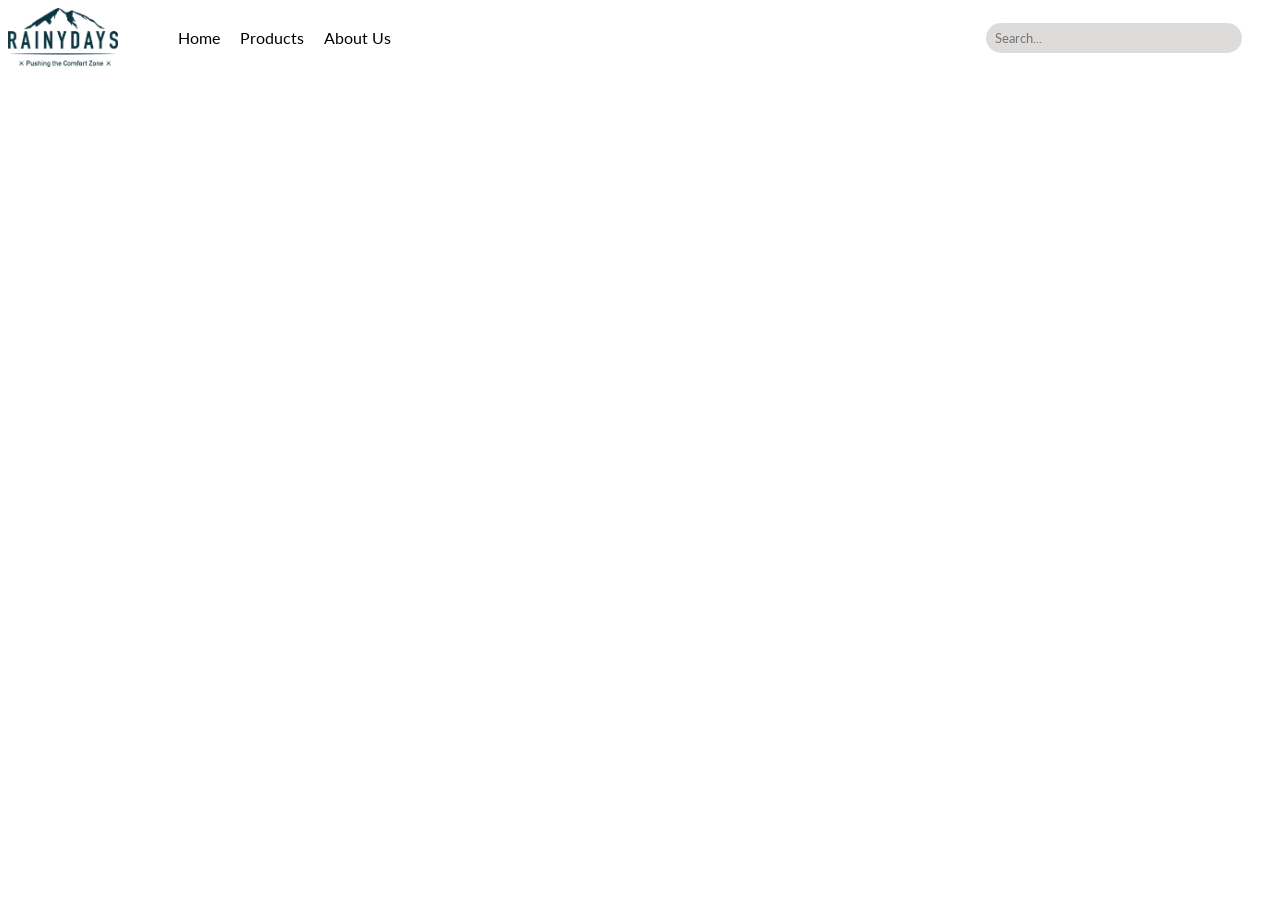
==== index.html @ f43aa032 "Header progress used flex to make elements in header align properly  used AI to style searchbar" ====
<!DOCTYPE html> 
<html lang="en">
<head>
    <meta charset="UTF-8">
    <meta name="viewport" content="width=device-width, initial-scale=1.0">
    <title>Rainy Days - Home</title>
    <link rel="stylesheet" href="css/styles.css">
    <link rel="preconnect" href="https://fonts.googleapis.com">
    <link rel="preconnect" href="https://fonts.gstatic.com" crossorigin>
    <link href="https://fonts.googleapis.com/css2?family=Lato:ital,wght@0,100;0,300;0,400;0,700;0,900;1,100;1,300;1,400;1,700;1,900&display=swap" rel="stylesheet">

</head>
<body>  
    <header>
        <div class="navigation_container">
        <img src="assets/RainyDays_Logo.png" alt="Rainy Days Logo" class="logo">
        <nav>
            <ul class="navigation_menu"> 
                <li><a href="index.html"> Home</a></li> 
                <li><a href="products.html"> Products</a></li>
                <li><a href="aboutus.html"> About Us</a></li>
            </ul>
        </nav>
        </div>
        <div class="profile_container_right">
        <form class="searchbar" action="search.html">
        <input type="text" id="name" name="searchbar" size="10" placeholder="Search..." /> 
        </form>
        <a class="Favorites_icon" <img src="assets/favorites_icon.svg"> </a>
        <a class="Profile_icon" <img src="assets/profile_icon.svg"> </a>
       
        </div>

    </header>
</body>
---- css/styles.css ----
*  {
    font-family: 'Lato', sans-serif;
   }
.logo {
    width: 110px;
}
header { 
    display: flex;
    align-items: center;
   
}

.navigation_container {
    display: flex;  
    flex-direction: row;   
    align-items: center;
    gap: 20px; 
/*     justify-content: space-between;
    align-items: center;
    width: 100%; */
}

.navigation_container a {
    text-decoration: none;
    color: #000;
    font-size: 16px;
    margin-right: 20px;
}

.navigation_container ul{
    display: flex;
    flex-direction: row;
    gap 15px;
}
.navigation_container li{
    list-style: none;

}

.navigation_container a:hover {
    color: #0A3642;
    text-decoration: none;
}

.profile_container_right {
    display:flex;
    flex-direction: row;
    gap: 15px;
    margin-left: auto;

}
.searchbar {
    width: 240px;
    height: 30px;
    margin-right: 0;
    padding: 0 7px 0 9px;
    border-radius: 16px;
    background: #dedcdb;
    display: flex;
    align-items: center;
}

.searchbar input {
    width: 100%;
    min-width: 0;
    padding: 0;
    border: 0;
    outline: 0;
    background: transparent;
    color: inherit;
    font: inherit;
    font-size: 13px;
}
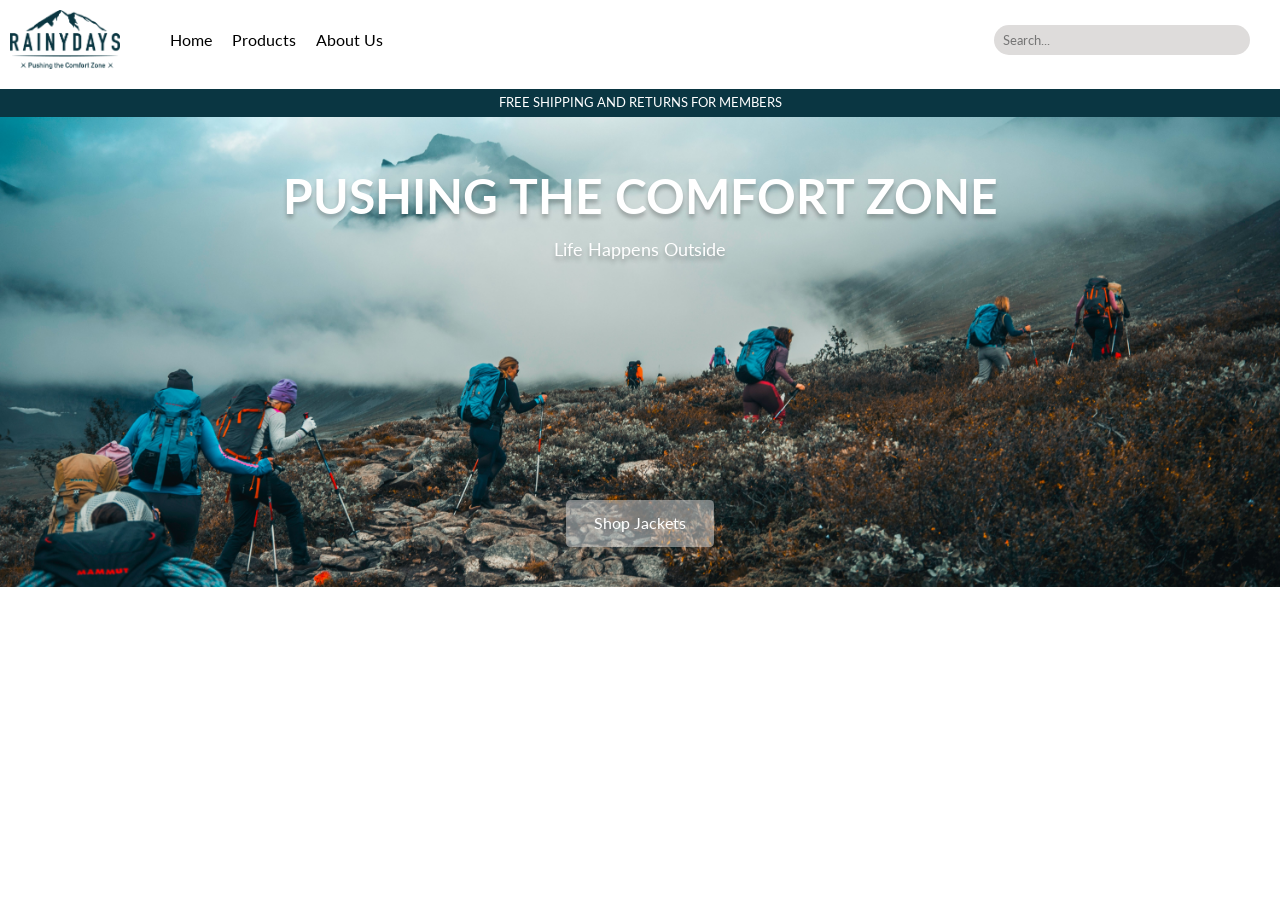
==== commit 665afdaf: "header, hero image and coming soon - added padding to logo - added spacing between logo and promo se" ====
--- a/index.html
+++ b/index.html
@@ -28,8 +28,17 @@
         </form>
         <a class="Favorites_icon" <img src="assets/favorites_icon.svg"> </a>
         <a class="Profile_icon" <img src="assets/profile_icon.svg"> </a>
-       
         </div>
-
     </header>
+    <section class="promo_banner">
+            <p>FREE SHIPPING AND RETURNS FOR MEMBERS</p>
+    </section>
+    <section class="hero">
+        <img src="assets/karl-hedin-MlOfRf86J2s-unsplash.jpg" alt="Hero image" />
+        <div class="hero_content">
+            <h1>PUSHING THE COMFORT ZONE</h1>
+            <p>Life Happens Outside</p>
+            <a href="products.html" class="shop_jackets_button">Shop Jackets</a>
+        </div>
+    </section>
 </body>
--- a/css/styles.css
+++ b/css/styles.css
@@ -1,73 +1,182 @@
- *  {
-    font-family: 'Lato', sans-serif;
-   }
-.logo {
-    width: 110px;
-}
-header { 
-    display: flex;
-    align-items: center;
-   
-}
+ * {
+     font-family: 'Lato', sans-serif;
+ }
 
-.navigation_container {
-    display: flex;  
-    flex-direction: row;   
-    align-items: center;
-    gap: 20px; 
-/*     justify-content: space-between;
+ body {
+     margin: 0;
+ }
+
+ .logo {
+     width: 110px;
+     cursor: pointer;
+     margin: 10px 0 10px 10px;
+ }
+
+ header {
+     display: flex;
+     flex-wrap: wrap;
+     align-items: center;
+ }
+
+ .navigation_container {
+     display: flex;
+     flex-direction: row;
+     align-items: center;
+     gap: 10px;
+     /*     justify-content: space-between;
     align-items: center;
     width: 100%; */
-}
+ }
 
-.navigation_container a {
-    text-decoration: none;
-    color: #000;
-    font-size: 16px;
-    margin-right: 20px;
-}
+ .navigation_container a {
+     text-decoration: none;
+     color: #000;
+     font-size: 16px;
+     margin-right: 10px;
+ }
 
-.navigation_container ul{
-    display: flex;
-    flex-direction: row;
-    gap 15px;
-}
-.navigation_container li{
-    list-style: none;
+ .navigation_container ul {
+     display: flex;
+     flex-direction: row;
+     gap: 10px;
+ }
 
-}
+ .navigation_container li {
+     list-style: none;
 
-.navigation_container a:hover {
-    color: #0A3642;
-    text-decoration: none;
-}
+ }
 
-.profile_container_right {
-    display:flex;
-    flex-direction: row;
-    gap: 15px;
-    margin-left: auto;
+ .navigation_container a:hover {
+     color: #0A3642;
+     text-decoration: none;
+ }
 
-}
-.searchbar {
-    width: 240px;
-    height: 30px;
-    margin-right: 0;
-    padding: 0 7px 0 9px;
-    border-radius: 16px;
-    background: #dedcdb;
-    display: flex;
-    align-items: center;
-}
+ .profile_container_right {
+     display: flex;
+     flex-direction: row;
+     gap: 15px;
+     margin-left: auto;
 
-.searchbar input {
-    width: 100%;
-    min-width: 0;
-    padding: 0;
-    border: 0;
-    outline: 0;
-    background: transparent;
-    color: inherit;
-    font: inherit;
-    font-size: 13px;
-}
+ }
+
+ .searchbar {
+     width: 240px;
+     height: 30px;
+     margin-right: 0;
+     padding: 0 7px 0 9px;
+     border-radius: 16px;
+     background: #dedcdb;
+     display: flex;
+     align-items: center;
+ }
+
+ .searchbar input {
+     width: 100%;
+     min-width: 0;
+     padding: 0;
+     border: 0;
+     outline: 0;
+     background: transparent;
+     color: inherit;
+     font: inherit;
+     font-size: 13px;
+ }
+
+ .promo_banner {
+     background-color: #0A3642;
+     color: #fff;
+     text-align: center;
+     padding: 4px 0;
+     font-size: 13px;
+     line-height: 1.5;
+     width: 100%;
+     margin-top: 10px;
+
+ }
+
+ .promo_banner p {
+     margin: 0;
+ }
+
+ .hero_content {
+     display: flex;
+     flex-direction: column;
+     align-items: center;
+     justify-content: center;
+     text-align: center;
+     margin-bottom: 0px;
+ }
+
+ .hero_content h1 {
+     color: #FFF;
+     text-shadow: 0 4px 4px rgba(0, 0, 0, 0.25);
+     font-family: Lato;
+     font-size: 48px;
+     font-style: normal;
+     font-weight: 700;
+     line-height: normal;
+     margin-top: 50px;
+     margin-bottom: 0px;
+
+ }
+
+ .hero {
+     position: relative;
+     height: 470px;
+ }
+
+ .hero img {
+     position: absolute;
+     inset: 0;
+     width: 100%;
+     height: 100%;
+     object-fit: cover;
+ }
+
+ .hero_content {
+     position: inherit;
+     z-index: 1;
+ }
+
+ .hero_content p {
+     color: #FFF;
+     text-shadow: 0 4px 4px rgba(0, 0, 0, 0.25);
+     font-family: Lato;
+     font-size: 18px;
+     font-style: normal;
+     font-weight: 400;
+     line-height: normal;
+     margin-top: 14px;
+     margin-bottom: 240px;
+ }
+
+ .shop_jackets_button {
+     display: flex;
+     width: 127.5px;
+     height: 30px;
+     padding: 8px 10px 9px 10px;
+     justify-content: center;
+     align-items: center;
+     gap: 5px;
+     border-radius: 4.466px;
+     background: rgba(217, 217, 217, 0.51);
+
+ }
+
+ .shop_jackets_button {
+     color: #FFF;
+     font-size: 14;
+     text-decoration: none;
+ }
+
+ /*coming soon page */
+
+ .coming_soon_bg {
+     background-color: #0A3642;
+ }
+
+ .coming_soon {
+     display: flex;
+     justify-content: center;
+     color: #FFF;
+ }
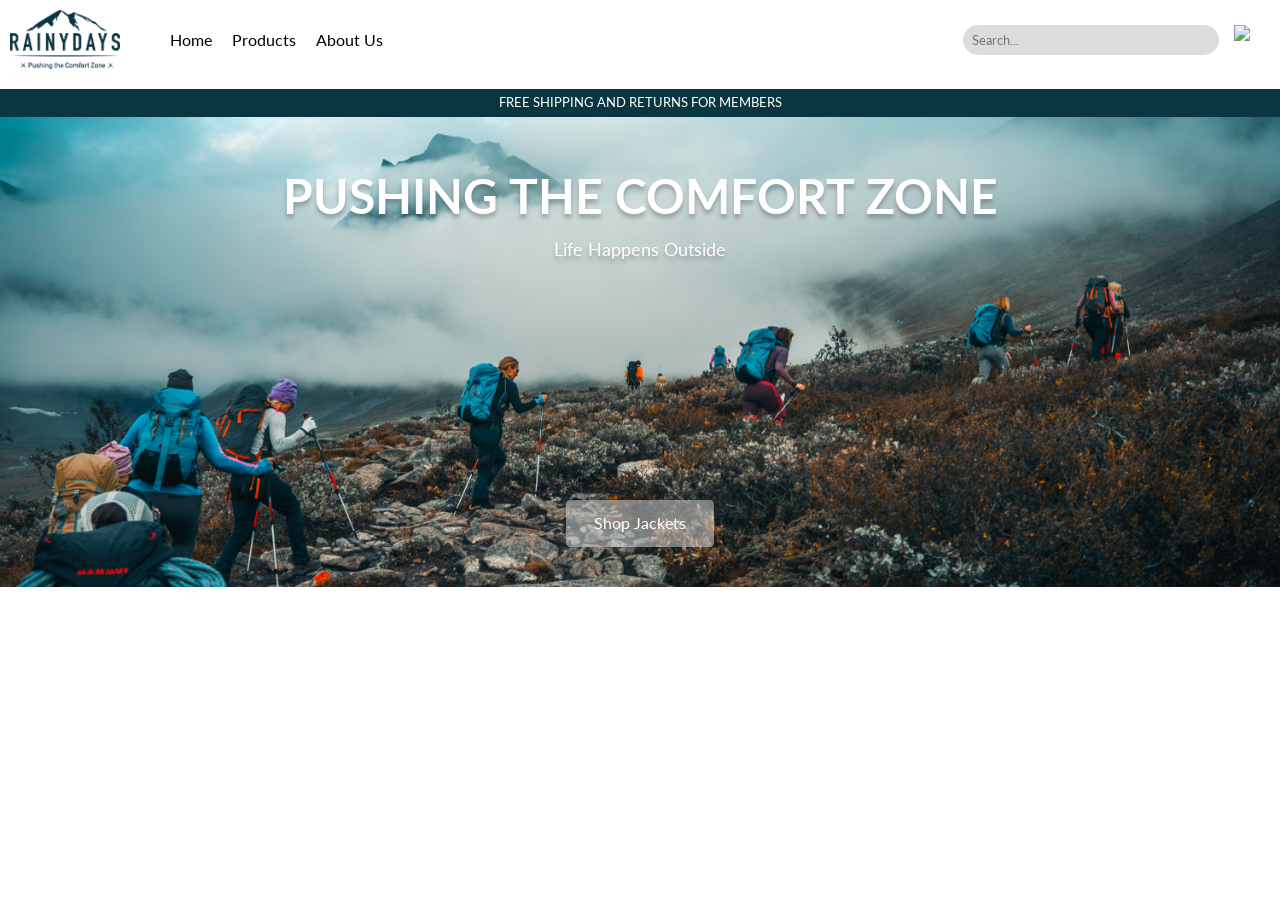
==== commit fda2538f: "added aria lables" ====
--- a/index.html
+++ b/index.html
@@ -1,5 +1,6 @@
-<!DOCTYPE html> 
+<!DOCTYPE html>
 <html lang="en">
+
 <head>
     <meta charset="UTF-8">
     <meta name="viewport" content="width=device-width, initial-scale=1.0">
@@ -7,38 +8,46 @@
     <link rel="stylesheet" href="css/styles.css">
     <link rel="preconnect" href="https://fonts.googleapis.com">
     <link rel="preconnect" href="https://fonts.gstatic.com" crossorigin>
-    <link href="https://fonts.googleapis.com/css2?family=Lato:ital,wght@0,100;0,300;0,400;0,700;0,900;1,100;1,300;1,400;1,700;1,900&display=swap" rel="stylesheet">
+    <link
+        href="https://fonts.googleapis.com/css2?family=Lato:ital,wght@0,100;0,300;0,400;0,700;0,900;1,100;1,300;1,400;1,700;1,900&display=swap"
+        rel="stylesheet">
+</head>
 
-</head>
-<body>  
+<body>
     <header>
         <div class="navigation_container">
-        <img src="assets/RainyDays_Logo.png" alt="Rainy Days Logo" class="logo">
-        <nav>
-            <ul class="navigation_menu"> 
-                <li><a href="index.html"> Home</a></li> 
-                <li><a href="products.html"> Products</a></li>
-                <li><a href="aboutus.html"> About Us</a></li>
-            </ul>
-        </nav>
+            <img src="assets/RainyDays_Logo.png" alt="Rainy Days Logo" class="logo" href>
+            <nav>
+                <ul class="navigation_menu">
+                    <li><a href="index.html"> Home</a></li>
+                    <li><a href="products.html"> Products</a></li>
+                    <li><a href="aboutus.html"> About Us</a></li>
+                </ul>
+            </nav>
         </div>
         <div class="profile_container_right">
-        <form class="searchbar" action="search.html">
-        <input type="text" id="name" name="searchbar" size="10" placeholder="Search..." /> 
-        </form>
-        <a class="Favorites_icon" <img src="assets/favorites_icon.svg"> </a>
-        <a class="Profile_icon" <img src="assets/profile_icon.svg"> </a>
+            <form class="searchbar" action="search.html">
+                <input type="text" id="name" name="searchbar" size="10" placeholder="Search..." />
+            </form>
+            <a class="Favorites_icon" aria-label="Favorites">
+                <img src="assets/favorites_icon.svg"></a>
+            <a class="Profile_icon" aria-label="Profile">
+                <img src="assets/profile_icon.svg" alt=""> </a>
+            <a class="Cart_icon" aria-label="cart">
+                <img= src="assets/cart_icon.svg" alt="">
+            </a>
         </div>
     </header>
     <section class="promo_banner">
-            <p>FREE SHIPPING AND RETURNS FOR MEMBERS</p>
+        <p>FREE SHIPPING AND RETURNS FOR MEMBERS</p>
     </section>
     <section class="hero">
-        <img src="assets/karl-hedin-MlOfRf86J2s-unsplash.jpg" alt="Hero image" />
+        <img src="assets/karl-hedin-MlOfRf86J2s-unsplash.jpg" alt="Hero image - people hiking on a mountain." />
         <div class="hero_content">
             <h1>PUSHING THE COMFORT ZONE</h1>
             <p>Life Happens Outside</p>
             <a href="products.html" class="shop_jackets_button">Shop Jackets</a>
         </div>
     </section>
-</body>
+
+</body>
--- a/css/styles.css
+++ b/css/styles.css
@@ -16,6 +16,7 @@
      display: flex;
      flex-wrap: wrap;
      align-items: center;
+     background-color: #FFF;
  }
 
  .navigation_container {
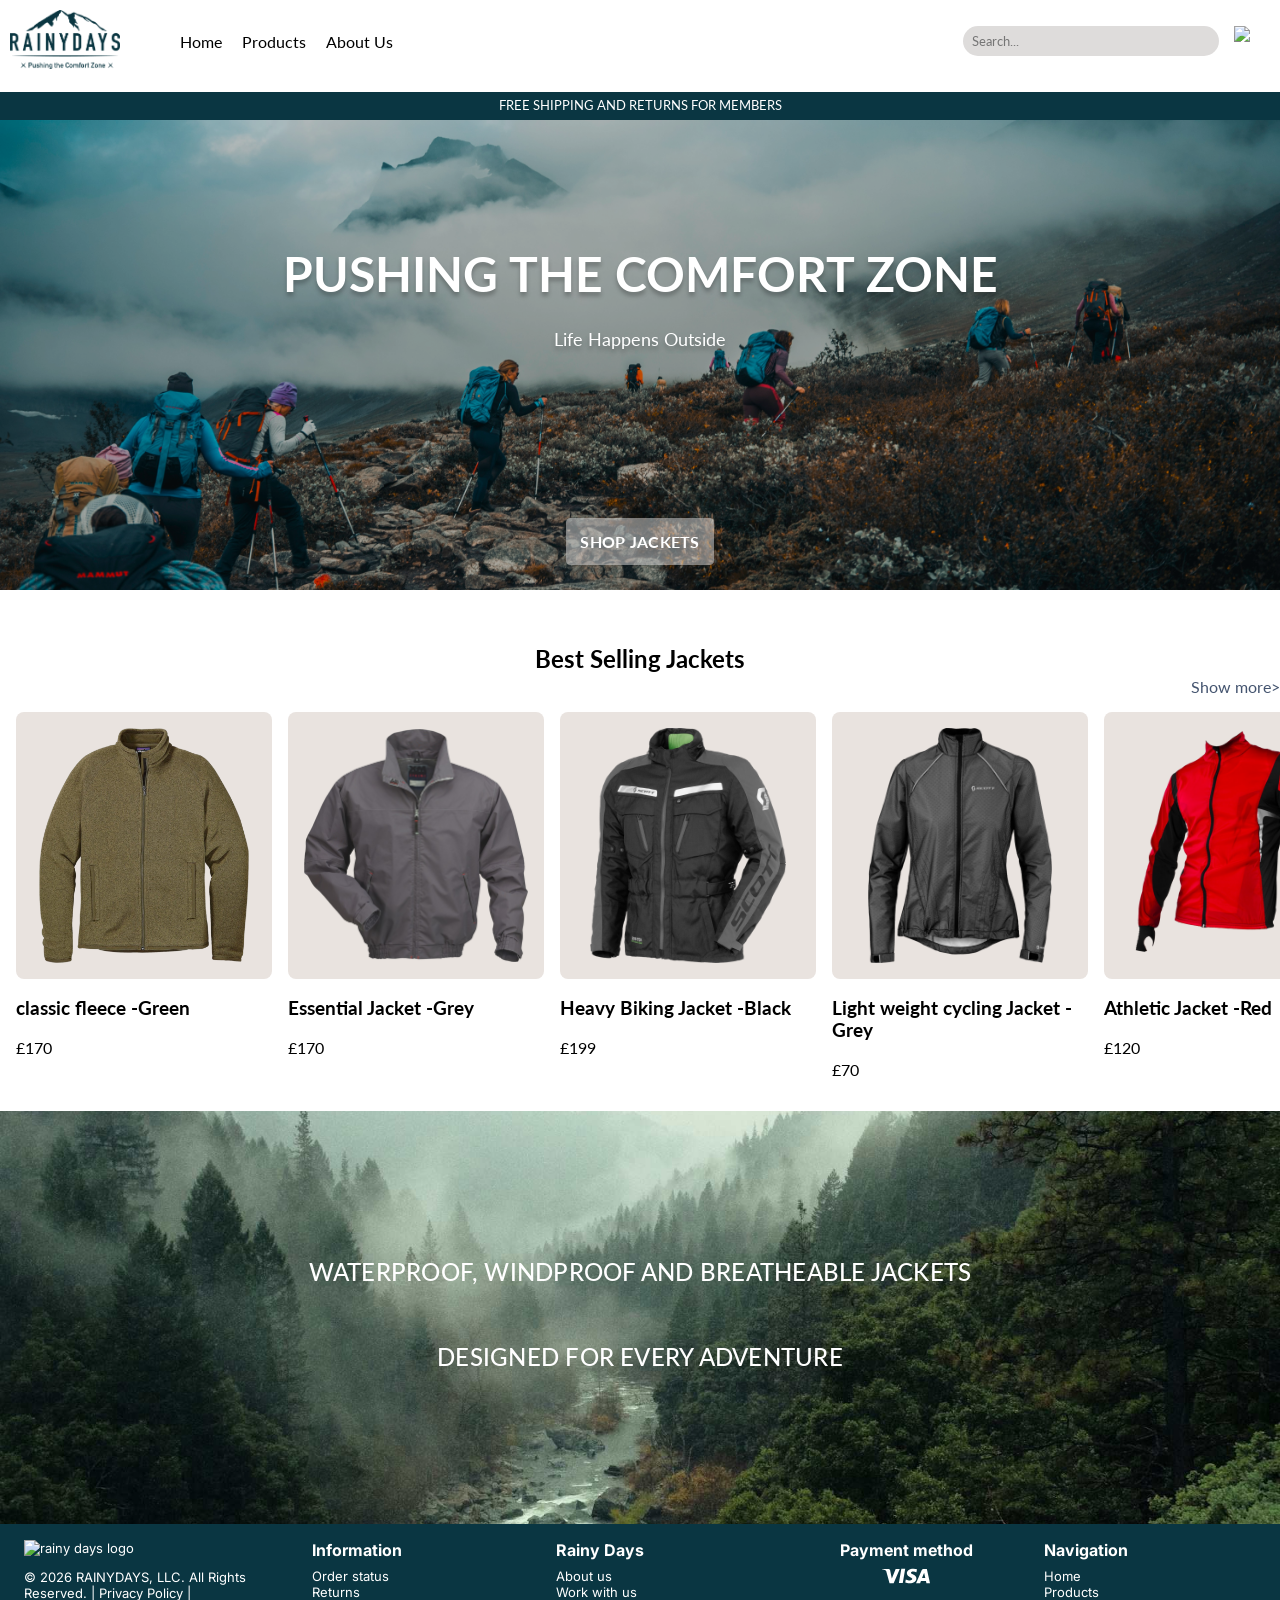
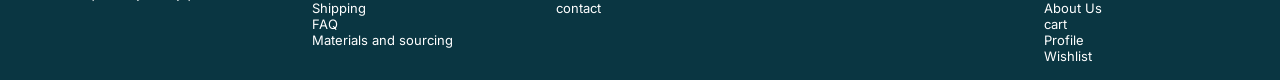
==== commit 147c1b19: "Product cards, footer and styling added product cards added footer testing transitions added ovrelay" ====
--- a/index.html
+++ b/index.html
@@ -1,6 +1,5 @@
 <!DOCTYPE html>
 <html lang="en">
-
 <head>
     <meta charset="UTF-8">
     <meta name="viewport" content="width=device-width, initial-scale=1.0">
@@ -11,17 +10,25 @@
     <link
         href="https://fonts.googleapis.com/css2?family=Lato:ital,wght@0,100;0,300;0,400;0,700;0,900;1,100;1,300;1,400;1,700;1,900&display=swap"
         rel="stylesheet">
+    <link rel="preconnect" href="https://fonts.googleapis.com">
+    <link rel="preconnect" href="https://fonts.gstatic.com" crossorigin>
+    <link
+        href="https://fonts.googleapis.com/css2?family=Inter:ital,opsz,wght@0,14..32,100..900;1,14..32,100..900&family=Roboto:ital,wght@0,100..900;1,100..900&display=swap"
+        rel="stylesheet">
 </head>
 
 <body>
+    <!--Header-->
     <header>
         <div class="navigation_container">
-            <img src="assets/RainyDays_Logo.png" alt="Rainy Days Logo" class="logo" href>
+            <a href="index.html">
+            <img src="assets/RainyDays_Logo.png" alt="Rainy Days Logo" class="logo">
+            </a>
             <nav>
                 <ul class="navigation_menu">
                     <li><a href="index.html"> Home</a></li>
                     <li><a href="products.html"> Products</a></li>
-                    <li><a href="aboutus.html"> About Us</a></li>
+                    <li><a href="comingsoon.html"> About Us</a></li>
                 </ul>
             </nav>
         </div>
@@ -29,25 +36,129 @@
             <form class="searchbar" action="search.html">
                 <input type="text" id="name" name="searchbar" size="10" placeholder="Search..." />
             </form>
-            <a class="Favorites_icon" aria-label="Favorites">
+            <a class="Favorites_icon" href="" aria-label="Favorites">
                 <img src="assets/favorites_icon.svg"></a>
-            <a class="Profile_icon" aria-label="Profile">
+            <a class="Profile_icon" href="" aria-label="Profile">
                 <img src="assets/profile_icon.svg" alt=""> </a>
-            <a class="Cart_icon" aria-label="cart">
-                <img= src="assets/cart_icon.svg" alt="">
+            <a class="Cart_icon" href="" aria-label="cart">
+                <img src="assets/cart_icon.svg" alt="">
             </a>
         </div>
     </header>
+    <main>
+    <!--Promo banner-->
     <section class="promo_banner">
         <p>FREE SHIPPING AND RETURNS FOR MEMBERS</p>
     </section>
+    <!--HERO SECTION-->
     <section class="hero">
         <img src="assets/karl-hedin-MlOfRf86J2s-unsplash.jpg" alt="Hero image - people hiking on a mountain." />
         <div class="hero_content">
             <h1>PUSHING THE COMFORT ZONE</h1>
             <p>Life Happens Outside</p>
-            <a href="products.html" class="shop_jackets_button">Shop Jackets</a>
+            <a href="products.html" class="shop_jackets_button">SHOP JACKETS</a>
         </div>
     </section>
+    <!--Product display-->
+    <section class="product_display">
+        <div class="display_header">
+            <h2>Best Selling Jackets</h2>
+            <a href=products.html class="show_more">Show more></a>
+        </div>
+        <!--Product grid-->
+            <ul class="product_display_grid">
+                <li class="product_card">
+                    <img src="assets/RainyDays_Jacket7.png" alt="Rainy Days classic Fleece Jacket">
+                    <h3>classic fleece <span class="Color">-Green</span></h3>
+                    <p>£170</p>
+                </li>
+                <li class="product_card">
+                <img src="assets/RainyDays_Jacket5.png" alt="essential jacket">
+                    <h3>Essential Jacket <span class="Color">-Grey</span></h3>
+                    <p>£170</p>
+                </li>
+                <li class="product_card">
+                    <img src="assets/RainyDays_Jacket6.png" alt="heavy biking jacket">
+                    <h3>Heavy Biking Jacket <span class="Color">-Black</span></h3>
+                    <p>£199</p>
+                </li>
+                <li class="product_card">
+                    <img src="assets/RainyDays_Jacket2.png" alt="light weight cycling jacket">
+                    <h3>Light weight cycling Jacket <span class="Color">-Grey</span></h3>
+                    <p>£70</p>
+                </li>
+                <li class="product_card">
+                    <img src="assets/RainyDays_Jacket3.png" alt="athletic jacket">
+                    <h3>Athletic Jacket <span class="Color">-Red</span></h3>
+                    <p>£120</p>
+                </li>
+                <li class="product_card">
+                    <img src="assets/RainyDays_Jacket4.png" alt="outdoor sports jacket">
+                    <h3>Outdoor Sports Jacket <span class="Color">-Black</span></h3>
+                    <p>£170</p>
+                </li>
+                <li class="product_card">
+                    <img src="assets/RainyDays_Jacket1.png" alt="hivis Expedition jacket">
+                    <h3>Hivis Expedition Jacket <span class="Color">-grey</span></h3>
+                    <p>£320</p>
+                </li>
+            </ul>
+    </section> 
+    <section class="footer_img">
+             <img src="assets/pine-watt-unsplash.jpg" alt="image of forest"> 
+                <h3 class="footer_img_content">WATERPROOF, WINDPROOF AND BREATHEABLE JACKETS</h3>
+                <h4 class="footer_img_content">DESIGNED FOR EVERY ADVENTURE</h4>
+        </section>
+    </main>
+    <footer>
+        <section class="footer">
+           <div class="footer_brand">
+             <a href="index.html">
+               <img src="" alt="rainy days logo">
+             </a>
+             <p>© 2026 RAINYDAYS, LLC. All Rights Reserved. | Privacy Policy |</p>
+           </div>
 
+           <nav aria-labelledby="footer_information">
+            <h3 id="Information">Information </h3>
+            <ul>
+                <li>Order status</li>
+                <li>Returns</li>
+                <li>Shipping</li>
+                <li>FAQ</li>
+                <li>Materials and sourcing</li>
+            </ul>
+           </nav>
+
+           <nav aria-labelledby="rainy_days">
+            <h3>Rainy Days</h3>
+            <ul>
+                <li>About us</li>
+                <li>Work with us</li>
+                <li>contact</li>
+            </ul>
+           </nav>
+
+           <div class="payment_method">
+            <h3>Payment method</h3>
+            <svg id="visa_icon" viewBox="0 8 24 8" role="img" xmlns="http://www.w3.org/2000/svg">
+                <title>Visa icon</title>
+                <path fill="currentcolor"
+                    d="M17.445 8.623c-.387-.146-.99-.301-1.74-.301-1.92 0-3.275.968-3.285 2.355-.012 1.02.964 1.594 1.701 1.936.757.35 1.01.57 1.008.885-.005.477-.605.693-1.162.693-.766 0-1.186-.107-1.831-.375l-.239-.111-.271 1.598c.466.195 1.306.362 2.175.375 2.041 0 3.375-.961 3.391-2.439.016-.813-.51-1.43-1.621-1.938-.674-.33-1.094-.551-1.094-.886 0-.296.359-.612 1.109-.612.645-.01 1.096.129 1.455.273l.18.081.271-1.544-.047.01zm4.983-.17h-1.5c-.467 0-.816.127-1.021.591l-2.885 6.534h2.041l.408-1.07 2.49.002c.061.25.24 1.068.24 1.068H24l-1.572-7.125zM9.66 8.393h1.943l-1.215 7.129H8.444L9.66 8.391v.002zm-4.939 3.929l.202.99 1.901-4.859h2.059l-3.061 7.115H3.768l-1.68-6.026c-.035-.103-.078-.173-.18-.237C1.34 9.008.705 8.766 0 8.598l.025-.15h3.131c.424.016.766.15.883.604l.682 3.273v-.003zm15.308.727l.775-1.994c-.01.02.16-.412.258-.68l.133.615.449 2.057h-1.615v.002z" />
+            </svg>
+
+           </div>
+           <nav aria-labelledby="footer_navigation">
+            <h3 id="footer_Navigation">Navigation</h3>
+            <ul>
+                <li><a href="index.html"> Home</a> </li>
+                <li><a href="products.html"> Products</a></li>
+                <li><a href="comingsoon.html"> About Us </a></li>
+                <li>cart</li>
+                <li><a href="comingsoon.html"> Profile</a></li>
+                <li><a href="comingsoon.html"> Wishlist</a></li>
+            </ul>
+           </nav>
+        </section>
+    </footer>
 </body>
--- a/css/styles.css
+++ b/css/styles.css
@@ -1,183 +1,406 @@
- * {
-     font-family: 'Lato', sans-serif;
- }
-
- body {
-     margin: 0;
- }
-
- .logo {
-     width: 110px;
-     cursor: pointer;
-     margin: 10px 0 10px 10px;
- }
-
- header {
-     display: flex;
-     flex-wrap: wrap;
-     align-items: center;
-     background-color: #FFF;
- }
-
- .navigation_container {
-     display: flex;
-     flex-direction: row;
-     align-items: center;
-     gap: 10px;
-     /*     justify-content: space-between;
-    align-items: center;
-    width: 100%; */
- }
-
- .navigation_container a {
-     text-decoration: none;
-     color: #000;
-     font-size: 16px;
-     margin-right: 10px;
- }
-
- .navigation_container ul {
-     display: flex;
-     flex-direction: row;
-     gap: 10px;
- }
-
- .navigation_container li {
-     list-style: none;
-
- }
-
- .navigation_container a:hover {
-     color: #0A3642;
-     text-decoration: none;
- }
-
- .profile_container_right {
-     display: flex;
-     flex-direction: row;
-     gap: 15px;
-     margin-left: auto;
-
- }
-
- .searchbar {
-     width: 240px;
-     height: 30px;
-     margin-right: 0;
-     padding: 0 7px 0 9px;
-     border-radius: 16px;
-     background: #dedcdb;
-     display: flex;
-     align-items: center;
- }
-
- .searchbar input {
-     width: 100%;
-     min-width: 0;
-     padding: 0;
-     border: 0;
-     outline: 0;
-     background: transparent;
-     color: inherit;
-     font: inherit;
-     font-size: 13px;
- }
-
- .promo_banner {
-     background-color: #0A3642;
-     color: #fff;
-     text-align: center;
-     padding: 4px 0;
-     font-size: 13px;
-     line-height: 1.5;
-     width: 100%;
-     margin-top: 10px;
-
- }
-
- .promo_banner p {
-     margin: 0;
- }
-
- .hero_content {
-     display: flex;
-     flex-direction: column;
-     align-items: center;
-     justify-content: center;
-     text-align: center;
-     margin-bottom: 0px;
- }
-
- .hero_content h1 {
-     color: #FFF;
-     text-shadow: 0 4px 4px rgba(0, 0, 0, 0.25);
-     font-family: Lato;
-     font-size: 48px;
-     font-style: normal;
-     font-weight: 700;
-     line-height: normal;
-     margin-top: 50px;
-     margin-bottom: 0px;
-
- }
-
- .hero {
-     position: relative;
-     height: 470px;
- }
-
- .hero img {
-     position: absolute;
-     inset: 0;
-     width: 100%;
-     height: 100%;
-     object-fit: cover;
- }
-
- .hero_content {
-     position: inherit;
-     z-index: 1;
- }
-
- .hero_content p {
-     color: #FFF;
-     text-shadow: 0 4px 4px rgba(0, 0, 0, 0.25);
-     font-family: Lato;
-     font-size: 18px;
-     font-style: normal;
-     font-weight: 400;
-     line-height: normal;
-     margin-top: 14px;
-     margin-bottom: 240px;
- }
-
- .shop_jackets_button {
-     display: flex;
-     width: 127.5px;
-     height: 30px;
-     padding: 8px 10px 9px 10px;
-     justify-content: center;
-     align-items: center;
-     gap: 5px;
-     border-radius: 4.466px;
-     background: rgba(217, 217, 217, 0.51);
-
- }
-
- .shop_jackets_button {
-     color: #FFF;
-     font-size: 14;
-     text-decoration: none;
- }
-
- /*coming soon page */
-
- .coming_soon_bg {
-     background-color: #0A3642;
- }
-
- .coming_soon {
-     display: flex;
-     justify-content: center;
-     color: #FFF;
- }+@view-transition {
+    navigation: auto;
+}
+
+::view-transition-old(root) {
+    animation: slide-out 300ms ease-in both;
+}
+
+::view-transition-new(root) {
+    animation: slide-in 300ms ease-out both;
+}
+
+@keyframes slide-out {
+    to {
+        translate: -100vw;
+    }
+}
+
+@keyframes slide-in {
+    from {
+        translate: 100vw;
+    }
+}
+
+@media (prefers-reduced-motion: reduce) {
+
+    ::view-transition-old(root),
+    ::view-transition-new(root) {
+        animation: none;
+    }
+}
+
+header {
+    view-transition-name: site-header;
+}
+
+html {
+    overflow: scroll;
+}
+
+body {
+    margin: 0;
+    min-height: 100vh;
+    font-family: 'Lato', sans-serif;
+    display: flex;
+    flex-direction: column;
+}
+
+/*header*/
+
+.logo {
+    width: 6.875rem;
+    cursor: pointer;
+    margin: 0.625rem 0 0.625rem 0.625rem;
+}
+
+header {
+    display: flex;
+    flex-wrap: wrap;
+    align-items: center;
+    background-color: #FFF;
+}
+
+.navigation_container {
+    display: flex;
+    flex-direction: row;
+    align-items: center;
+    gap: 0.625rem;
+}
+
+.navigation_container a {
+    text-decoration: none;
+    color: #000;
+    font-size: 1rem;
+    margin-right: 0.625rem;
+}
+
+.navigation_container ul {
+    display: flex;
+    flex-direction: row;
+    gap: 0.625rem;
+}
+
+.navigation_container li {
+    list-style: none;
+
+}
+
+.navigation_container a:hover {
+    color: #0A3642;
+    text-decoration: none;
+}
+
+.profile_container_right {
+    display: flex;
+    flex-direction: row;
+    gap: 0.9375rem;
+    margin-left: auto;
+
+}
+
+.searchbar {
+    width: 15rem;
+    height: 1.875rem;
+    margin-right: 0;
+    padding: 0 0.4375rem 0 0.5625rem;
+    border-radius: 1rem;
+    background: #dedcdb;
+    display: flex;
+    align-items: center;
+}
+
+.searchbar input {
+    width: 100%;
+    min-width: 0;
+    padding: 0;
+    border: 0;
+    outline: 0;
+    background: transparent;
+    color: inherit;
+    font: inherit;
+    font-size: 0.8125rem;
+}
+
+/*promo banner*/
+
+.promo_banner {
+    background-color: #0A3642;
+    color: #fff;
+    text-align: center;
+    padding: 0.25rem 0;
+    font-size: 0.8125rem;
+    line-height: 1.5;
+    width: 100%;
+    margin-top: 0.625rem;
+
+}
+
+.promo_banner p {
+    margin: 0;
+}
+
+/*hero section*/
+
+.hero {
+    position: relative;
+    height: 29.375rem;
+}
+
+.hero img {
+    position: absolute;
+    inset: 0;
+    width: 100%;
+    height: 100%;
+    object-fit: cover;
+    z-index: 0;
+}
+
+.hero::after {
+    content: "";
+    position: absolute;
+    inset: 0;
+    background: rgba(0, 0, 0, 0.24);
+
+}
+
+.hero_content {
+    position: relative;
+    z-index: 1;
+    display: flex;
+    width: 100%;
+    height: 100%;
+    flex-direction: column;
+    align-items: center;
+    justify-content: center;
+    text-align: center;
+    gap: 0.5rem;
+}
+
+.hero_content h1 {
+    color: #FFF;
+    text-shadow: 0 0.25rem 0.25rem rgba(0, 0, 0, 0.25);
+    font-family: Lato, sans-serif;
+    font-size: 3rem;
+    font-style: normal;
+    font-weight: 700;
+    line-height: normal;
+    margin: 6.3rem 0 0;
+}
+
+.hero_content p {
+    color: #FFF;
+    text-shadow: 0 0.25rem 0.25rem rgba(0, 0, 0, 0.25);
+    font-family: Lato, sans-serif;
+    font-size: 1.125rem;
+    font-style: normal;
+    font-weight: 400;
+    line-height: normal;
+    margin-bottom: 10rem;
+}
+
+.shop_jackets_button {
+    align-self: center;
+    display: flex;
+    width: 7.96875rem;
+    height: 1.875rem;
+    padding: 0.5rem 0.625rem 0.5625rem 0.625rem;
+    justify-content: center;
+    align-items: center;
+    gap: 0.3125rem;
+    border-radius: 0.279125rem;
+    background: rgba(217, 217, 217, 0.51);
+
+}
+
+.shop_jackets_button {
+    color: #FFF;
+        text-align: center;
+        font-family: Lato;
+        font-size: 0.99475rem;
+        font-style: normal;
+        font-weight: 700;
+        line-height: normal;
+        letter-spacing: 0.01788rem;
+        text-shadow: 0.4375rem 0.4375rem 0.4375rem rgba(0, 0, 0, 0.25);
+        text-decoration: none;
+}
+
+/*product display home page*/
+.display_header {
+    padding-top: 3.4rem;
+}
+
+.display_header {
+    display: flex;
+    flex-direction: column;
+    gap: 0.25rem;
+}
+
+.display_header h2 {
+    margin: 0;
+    text-align: center;
+
+}
+
+.show_more {
+    align-self: flex-end;
+}
+
+.show_more {
+    color: #44546F;
+    text-decoration: none;
+
+}
+
+.product_display_grid {
+    display: flex;
+    gap: 1rem;
+    align-items: flex-start;
+    flex-wrap: nowrap;
+    list-style: none;
+    margin: 1rem 0;
+    overflow-x: scroll;
+    padding: 0 0 0 1rem;
+    scroll-padding-left: 1rem;
+    scroll-snap-type: x mandatory;
+    scrollbar-width: thin;
+    scrollbar-color: #2e768a transparent;
+}
+
+.product_card {
+    flex: 0 0 16rem;
+    scroll-snap-align: start;
+}
+
+.product_card img {
+    box-sizing: border-box;
+    width: 100%;
+    height: auto;
+    aspect-ratio: 73 / 76;
+    object-fit: contain;
+    display: block;
+    border-radius: 0.5rem;
+    padding: 1rem;
+    background: #E9E3DF;
+    
+}
+/*footer*/
+
+.footer_img {
+    position: relative;
+    height: 25.8125rem;
+    display: flex;
+    flex-direction: column;
+    align-items: center;
+    justify-content: center;
+}
+.footer_img img {
+    position: absolute;
+        inset: 0;
+        width: 100%;
+        height: 100%;
+        object-fit: cover;
+        z-index: 0;
+}
+
+.footer_img_content {
+    position: relative;
+    z-index: 1;
+    color: #fff;
+    text-align: center;
+}
+.footer_img_content {
+    color: #FFF;
+    font-weight: 500;
+    font-size: 1.5rem;
+    letter-spacing: 0.015rem;
+}
+
+/*coming soon page */
+
+.coming_soon_bg {
+    background-color: #0A3642;
+}
+
+.coming_soon {
+    display: flex;
+    flex: 1;
+    flex-direction: column;
+    align-items: center;
+    justify-content: center;
+    color: #FFF;
+    text-shadow: 0 0.3125rem 0.3125rem rgba(0, 0, 0, 0.25);
+    text-align: center;
+    font-size: 1.5625rem;
+}
+
+.return_home {
+    color: #fff;
+    text-decoration: none;
+    font-size: 1.125rem;
+    padding: 0.625rem;
+    background-color: #000;
+    border-radius: 0.25rem;
+}
+
+/*footer*/
+
+footer {
+    background-color: #0A3642;
+    color:#fff;
+    font-style: normal;
+    font-size: small;
+    display: grid;
+    padding: 1rem 1.5rem;
+    font-family: inter, sans-serif ;
+    margin-top: auto;
+}
+
+.footer {
+    display: grid;
+    grid-template-columns: 16rem repeat(4, minmax(0, 1fr));
+    justify-content: space-between;
+    gap: 2rem;
+    align-items: start;
+}
+
+.footer h3 {
+    font-size: 1rem;
+    margin-bottom: 0.2rem;
+    margin: 0 0 0.5rem;
+    
+}
+
+footer a,
+footer ul {
+    color: inherit;
+    text-decoration: none;
+    list-style: none;
+}
+
+footer ul {
+    margin: 0;
+    padding: 0;
+}
+
+.footer_brand p {
+    font-size: small;
+}
+
+.payment_method { 
+    display: flex;
+    flex-direction: column;
+    align-items: center;
+}
+
+.payment_method h3 {
+    white-space: nowrap;
+    margin: 0 0 0.5rem;
+}
+#visa_icon {
+    display: block;
+    width: 3rem;
+    height: auto;
+    color: #FFF;
+}
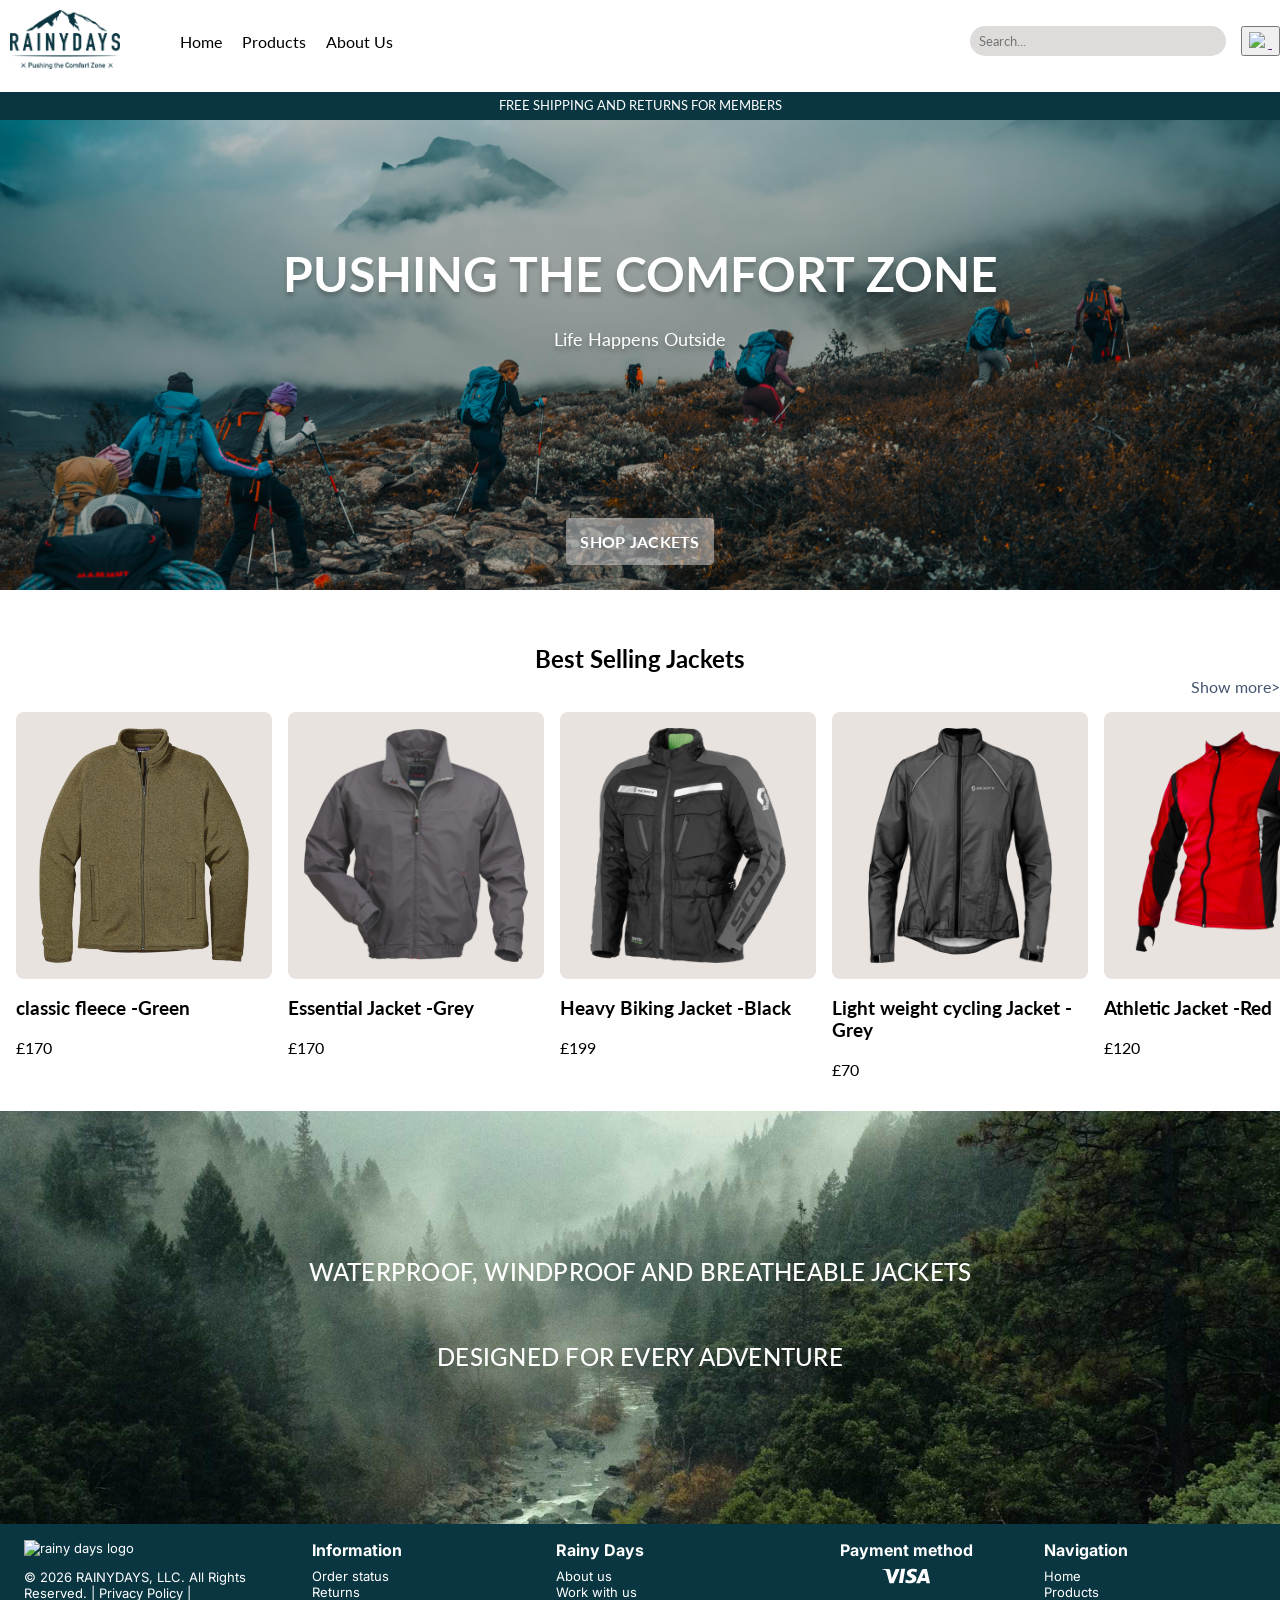
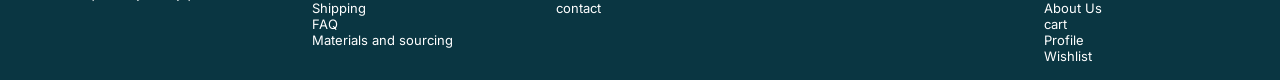
==== commit 7c372292: "favicon -Added favicon" ====
--- a/index.html
+++ b/index.html
@@ -4,6 +4,7 @@
     <meta charset="UTF-8">
     <meta name="viewport" content="width=device-width, initial-scale=1.0">
     <title>Rainy Days - Home</title>
+    <link rel="icon" type="image/png" href="assets/RainyDays_Logo.png">
     <link rel="stylesheet" href="css/styles.css">
     <link rel="preconnect" href="https://fonts.googleapis.com">
     <link rel="preconnect" href="https://fonts.gstatic.com" crossorigin>
@@ -16,7 +17,6 @@
         href="https://fonts.googleapis.com/css2?family=Inter:ital,opsz,wght@0,14..32,100..900;1,14..32,100..900&family=Roboto:ital,wght@0,100..900;1,100..900&display=swap"
         rel="stylesheet">
 </head>
-
 <body>
     <!--Header-->
     <header>
@@ -36,7 +36,7 @@
             <form class="searchbar" action="search.html">
                 <input type="text" id="name" name="searchbar" size="10" placeholder="Search..." />
             </form>
-            <a class="Favorites_icon" href="" aria-label="Favorites">
+            <button class="Favorites_icon" href="" aria-label="Favorites">
                 <img src="assets/favorites_icon.svg"></a>
             <a class="Profile_icon" href="" aria-label="Profile">
                 <img src="assets/profile_icon.svg" alt=""> </a>
@@ -68,37 +68,51 @@
         <!--Product grid-->
             <ul class="product_display_grid">
                 <li class="product_card">
+                    <a href="productpage.html">
                     <img src="assets/RainyDays_Jacket7.png" alt="Rainy Days classic Fleece Jacket">
-                    <h3>classic fleece <span class="Color">-Green</span></h3>
+                    </a>
+                    <h3>classic fleece <span class="Color">-Green</span></h3> 
                     <p>£170</p>
                 </li>
                 <li class="product_card">
-                <img src="assets/RainyDays_Jacket5.png" alt="essential jacket">
+                    <a href="products.html">
+                     <img src="assets/RainyDays_Jacket5.png" alt="essential jacket">
+                     </a>
                     <h3>Essential Jacket <span class="Color">-Grey</span></h3>
                     <p>£170</p>
                 </li>
                 <li class="product_card">
+                    <a href="products.html">
                     <img src="assets/RainyDays_Jacket6.png" alt="heavy biking jacket">
+                    </a>
                     <h3>Heavy Biking Jacket <span class="Color">-Black</span></h3>
                     <p>£199</p>
                 </li>
                 <li class="product_card">
+                    <a href="products.html">
                     <img src="assets/RainyDays_Jacket2.png" alt="light weight cycling jacket">
+                    </a>
                     <h3>Light weight cycling Jacket <span class="Color">-Grey</span></h3>
                     <p>£70</p>
                 </li>
                 <li class="product_card">
+                    <a href="products.html">
                     <img src="assets/RainyDays_Jacket3.png" alt="athletic jacket">
+                    </a>
                     <h3>Athletic Jacket <span class="Color">-Red</span></h3>
                     <p>£120</p>
                 </li>
                 <li class="product_card">
+                    <a href="products.html">
                     <img src="assets/RainyDays_Jacket4.png" alt="outdoor sports jacket">
+                    </a>
                     <h3>Outdoor Sports Jacket <span class="Color">-Black</span></h3>
                     <p>£170</p>
                 </li>
                 <li class="product_card">
+                    <a href="products.html">
                     <img src="assets/RainyDays_Jacket1.png" alt="hivis Expedition jacket">
+                    </a>
                     <h3>Hivis Expedition Jacket <span class="Color">-grey</span></h3>
                     <p>£320</p>
                 </li>
--- a/css/styles.css
+++ b/css/styles.css
@@ -35,7 +35,7 @@
 }
 
 html {
-    overflow: scroll;
+    
 }
 
 body {
@@ -403,4 +403,10 @@
     width: 3rem;
     height: auto;
     color: #FFF;
-}+}
+
+@media screen and (max-width: 767px){
+
+}
+
+@media speech{}
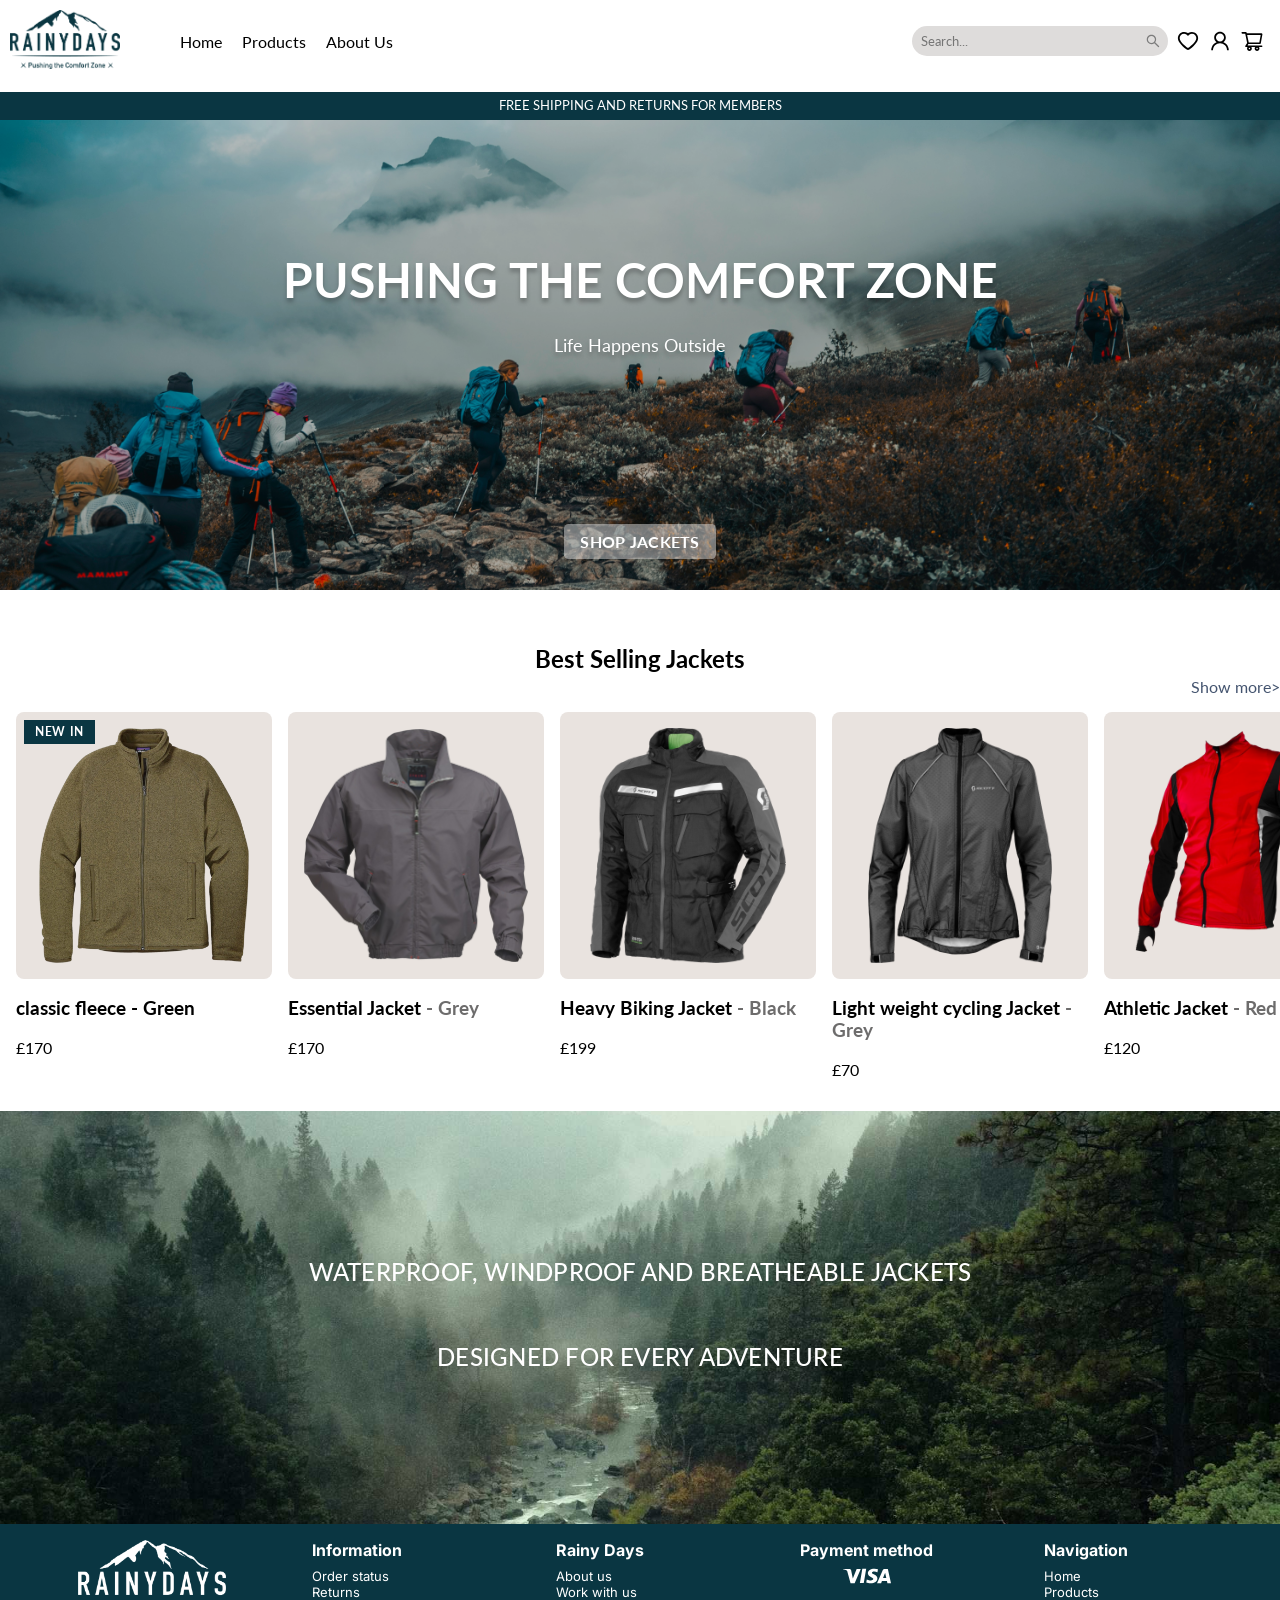
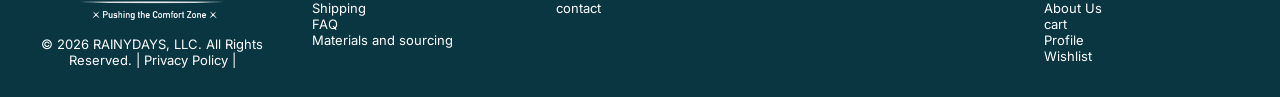
==== commit 83350c76: "index fixing -added media queiry for header and footer -added hamburger menu -fixed intenting -added" ====
--- a/index.html
+++ b/index.html
@@ -1,178 +1,194 @@
 <!DOCTYPE html>
 <html lang="en">
-<head>
-    <meta charset="UTF-8">
-    <meta name="viewport" content="width=device-width, initial-scale=1.0">
-    <title>Rainy Days - Home</title>
-    <link rel="icon" type="image/png" href="assets/RainyDays_Logo.png">
-    <link rel="stylesheet" href="css/styles.css">
-    <link rel="preconnect" href="https://fonts.googleapis.com">
-    <link rel="preconnect" href="https://fonts.gstatic.com" crossorigin>
-    <link
-        href="https://fonts.googleapis.com/css2?family=Lato:ital,wght@0,100;0,300;0,400;0,700;0,900;1,100;1,300;1,400;1,700;1,900&display=swap"
-        rel="stylesheet">
-    <link rel="preconnect" href="https://fonts.googleapis.com">
-    <link rel="preconnect" href="https://fonts.gstatic.com" crossorigin>
-    <link
-        href="https://fonts.googleapis.com/css2?family=Inter:ital,opsz,wght@0,14..32,100..900;1,14..32,100..900&family=Roboto:ital,wght@0,100..900;1,100..900&display=swap"
-        rel="stylesheet">
-</head>
-<body>
-    <!--Header-->
-    <header>
-        <div class="navigation_container">
-            <a href="index.html">
-            <img src="assets/RainyDays_Logo.png" alt="Rainy Days Logo" class="logo">
-            </a>
-            <nav>
-                <ul class="navigation_menu">
-                    <li><a href="index.html"> Home</a></li>
-                    <li><a href="products.html"> Products</a></li>
-                    <li><a href="comingsoon.html"> About Us</a></li>
+    <head>
+        <meta charset="UTF-8">
+        <meta name="viewport" content="width=device-width, initial-scale=1.0">
+        <title>Rainy Days - Home</title>
+        <link rel="icon" type="image/png" href="assets/RainyDays_Logo.png">
+        <link rel="stylesheet" href="css/styles.css">
+        <link rel="preconnect" href="https://fonts.googleapis.com">
+        <link rel="preconnect" href="https://fonts.gstatic.com" crossorigin>
+        <link
+            href="https://fonts.googleapis.com/css2?family=Lato:ital,wght@0,100;0,300;0,400;0,700;0,900;1,100;1,300;1,400;1,700;1,900&display=swap"
+            rel="stylesheet">
+        <link rel="preconnect" href="https://fonts.googleapis.com">
+        <link rel="preconnect" href="https://fonts.gstatic.com" crossorigin>
+        <link
+            href="https://fonts.googleapis.com/css2?family=Inter:ital,opsz,wght@0,14..32,100..900;1,14..32,100..900&family=Roboto:ital,wght@0,100..900;1,100..900&display=swap"
+            rel="stylesheet">
+    </head>
+    <body>
+        <!--Header-->
+        <header>
+            <div class="navigation_container">
+                <a href="index.html" class="logo_header">
+                    <img src="assets/RainyDays_Logo.png" alt="Rainy Days Logo" class="logo">
+                </a>
+                <input type="checkbox" id="menu_toggle" class="menu_toggle">
+                <label for="menu_toggle" class="hamburger">
+                    <span class="visually_hidden">Menu </span>
+                </label>
+                <nav class="nav_menu" aria-label="Main navigation">
+                    <ul class="navigation_menu">
+                        <li><a href="index.html"> Home</a></li>
+                        <li><a href="products.html"> Products</a></li>
+                        <li><a href="comingsoon.html"> About Us</a></li>
+                    </ul>
+                </nav>
+            </div>
+            <div class="profile_container_right">
+                <form class="searchbar" action="search.html" aria-label="Site search">
+                    <input type="text" id="search" name="searchbar" size="10" placeholder="Search..." aria-label="Search" />
+                    <svg xmlns="http://www.w3.org/2000/svg" width="1em" height="1em" viewBox="0 0 1024 1024" aria-hidden="true">
+                        <!-- Icon downloaded from https://icon-sets.iconify.design/ant-design/search-outlined/ -->
+                        <path d="M0 0h1024v1024H0z" fill="none" />
+                        <path fill="#7c7c7c"
+                            d="M909.6 854.5L649.9 594.8C690.2 542.7 712 479 712 412c0-80.2-31.3-155.4-87.9-212.1S492.1 112 412 112s-155.5 31.3-212.1 87.9C143.2 256.5 112 331.8 112 412c0 80.1 31.3 155.5 87.9 212.1C256.5 680.8 331.8 712 412 712c67 0 130.6-21.8 182.7-62l259.7 259.6a8.2 8.2 0 0 0 11.6 0l43.6-43.5a8.2 8.2 0 0 0 0-11.6M570.4 570.4C528 612.7 471.8 636 412 636s-116-23.3-158.4-65.6C211.3 528 188 471.8 188 412s23.3-116.1 65.6-158.4C296 211.3 352.2 188 412 188s116.1 23.2 158.4 65.6S636 352.2 636 412s-23.3 116.1-65.6 158.4" />
+                    </svg>
+                </form>
+                <a class="Favorites_icon" href="comingsoon.html" aria-label="Favorites">
+                    <svg xmlns="http://www.w3.org/2000/svg" viewBox="0 0 1024 1024">
+                        <path fill="black" d="M923 283.6a260 260 0 0 0-56.9-82.8a264.4 264.4 0 0 0-84-55.5A265.3 265.3 0 0 0 679.7 125c-49.3 0-97.4 13.5-139.2 39q-15 9.15-28.5 20.1q-13.5-10.95-28.5-20.1c-41.8-25.5-89.9-39-139.2-39c-35.5 0-69.9 6.8-102.4 20.3c-31.4 13-59.7 31.7-84 55.5a258.4 258.4 0 0 0-56.9 82.8c-13.9 32.3-21 66.6-21 101.9c0 33.3 6.8 68 20.3 103.3c11.3 29.5 27.5 60.1 48.2 91c32.8 48.9 77.9 99.9 133.9 151.6c92.8 85.7 184.7 144.9 188.6 147.3l23.7 15.2c10.5 6.7 24 6.7 34.5 0l23.7-15.2c3.9-2.5 95.7-61.6 188.6-147.3c56-51.7 101.1-102.7 133.9-151.6c20.7-30.9 37-61.5 48.2-91c13.5-35.3 20.3-70 20.3-103.3c.1-35.3-7-69.6-20.9-101.9M512 814.8S156 586.7 156 385.5C156 283.6 240.3 201 344.3 201c73.1 0 136.5 40.8 167.7 100.4C543.2 241.8 606.6 201 679.7 201c104 0 188.3 82.6 188.3 184.5c0 201.2-356 429.3-356 429.3" />
+                    </svg> 
+                </a>
+                <a class="Profile_icon" href="comingsoon.html" aria-label="Profile">
+                    <svg xmlns="http://www.w3.org/2000/svg" viewBox="0 0 1024 1024">
+                        <path fill="black" d="M858.5 763.6a374 374 0 0 0-80.6-119.5a375.6 375.6 0 0 0-119.5-80.6c-.4-.2-.8-.3-1.2-.5C719.5 518 760 444.7 760 362c0-137-111-248-248-248S264 225 264 362c0 82.7 40.5 156 102.8 201.1c-.4.2-.8.3-1.2.5c-44.8 18.9-85 46-119.5 80.6a375.6 375.6 0 0 0-80.6 119.5A371.7 371.7 0 0 0 136 901.8a8 8 0 0 0 8 8.2h60c4.4 0 7.9-3.5 8-7.8c2-77.2 33-149.5 87.8-204.3c56.7-56.7 132-87.9 212.2-87.9s155.5 31.2 212.2 87.9C779 752.7 810 825 812 902.2c.1 4.4 3.6 7.8 8 7.8h60a8 8 0 0 0 8-8.2c-1-47.8-10.9-94.3-29.5-138.2M512 534c-45.9 0-89.1-17.9-121.6-50.4S340 407.9 340 362s17.9-89.1 50.4-121.6S466.1 190 512 190s89.1 17.9 121.6 50.4S684 316.1 684 362s-17.9 89.1-50.4 121.6S557.9 534 512 534" />
+                    </svg>
+                </a>
+                <a class="Cart_icon" href="cart.html" aria-label="Cart">
+                    <svg xmlns="http://www.w3.org/2000/svg" viewBox="0 0 1024 1024">
+                        <path fill="black" d="M922.9 701.9H327.4l29.9-60.9l496.8-.9c16.8 0 31.2-12 34.2-28.6l68.8-385.1c1.8-10.1-.9-20.5-7.5-28.4a34.99 34.99 0 0 0-26.6-12.5l-632-2.1l-5.4-25.4c-3.4-16.2-18-28-34.6-28H96.5a35.3 35.3 0 1 0 0 70.6h125.9L246 312.8l58.1 281.3l-74.8 122.1a34.96 34.96 0 0 0-3 36.8c6 11.9 18.1 19.4 31.5 19.4h62.8a102.43 102.43 0 0 0-20.6 61.7c0 56.6 46 102.6 102.6 102.6s102.6-46 102.6-102.6c0-22.3-7.4-44-20.6-61.7h161.1a102.43 102.43 0 0 0-20.6 61.7c0 56.6 46 102.6 102.6 102.6s102.6-46 102.6-102.6c0-22.3-7.4-44-20.6-61.7H923c19.4 0 35.3-15.8 35.3-35.3a35.42 35.42 0 0 0-35.4-35.2M305.7 253l575.8 1.9l-56.4 315.8l-452.3.8zm96.9 612.7c-17.4 0-31.6-14.2-31.6-31.6s14.2-31.6 31.6-31.6s31.6 14.2 31.6 31.6a31.6 31.6 0 0 1-31.6 31.6m325.1 0c-17.4 0-31.6-14.2-31.6-31.6s14.2-31.6 31.6-31.6s31.6 14.2 31.6 31.6a31.6 31.6 0 0 1-31.6 31.6" />
+                </svg> 
+                </a>
+            </div>
+        </header>
+        <main>
+        <!--Promo banner-->
+        <section class="promo_banner">
+            <p>FREE SHIPPING AND RETURNS FOR MEMBERS</p>
+        </section>
+        <!--HERO SECTION-->
+        <section class="hero">
+            <img src="assets/karl-hedin-MlOfRf86J2s-unsplash.jpg" alt="Hero image - people hiking on a mountain." />
+            <div class="hero_content">
+                <h1>PUSHING THE COMFORT ZONE</h1>
+                <p>Life Happens Outside</p>
+                <a href="products.html" class="shop_jackets_button">SHOP JACKETS</a>
+            </div>
+        </section>
+        <!--Product display-->
+        <section class="product_display">
+            <div class="display_header">
+                <h2>Best Selling Jackets</h2>
+                <a href=products.html class="show_more">Show more></a>
+            </div>
+            <!--Product grid-->
+                <ul class="product_display_grid">
+                    <li class="product_card">
+                        <a href="productpage.html" class="product_link">
+                        <img src="assets/RainyDays_Jacket7.png" alt="Rainy Days classic Fleece Jacket">
+                        <span class="new_item">NEW IN</span>
+                        <h3>classic fleece <span class="Color"> - Green</span></h3> 
+                        <p>£170</p>
+                    </a>
+                    </li>
+                    <li class="product_card">
+                        <a href="products.html" class="product_link">
+                        <img src="assets/RainyDays_Jacket5.png" alt="essential jacket">
+                        <h3>Essential Jacket <span class="product_color"> - Grey</span></h3>
+                        <p>£170</p>
+                    </a>
+                    </li>
+                    <li class="product_card">
+                        <a href="products.html" class="product_link">
+                        <img src="assets/RainyDays_Jacket6.png" alt="heavy biking jacket">
+                        </a>
+                        <h3>Heavy Biking Jacket <span class="product_color"> - Black</span></h3>
+                        <p>£199</p>
+                    </li>
+                    <li class="product_card">
+                        <a href="products.html" class="product_link">
+                        <img src="assets/RainyDays_Jacket2.png" alt="light weight cycling jacket">
+                        <h3>Light weight cycling Jacket <span class="product_color"> - Grey</span></h3>
+                        <p>£70</p>
+                        </a>
+                    </li>
+                    <li class="product_card">
+                        <a href="products.html" class="product_link">
+                        <img src="assets/RainyDays_Jacket3.png" alt="athletic jacket">
+                        <h3>Athletic Jacket <span class="product_color"> - Red</span></h3>
+                        <p>£120</p>
+                        </a>
+                    </li>
+                    <li class="product_card">
+                        <a href="products.html" class="product_link">
+                        <img src="assets/RainyDays_Jacket4.png" alt="outdoor sports jacket">
+                        <h3>Outdoor Sports Jacket <span class="product_color"> - Black</span></h3>
+                        <p>£170</p>
+                        </a>
+                    </li>
+                    <li class="product_card">
+                        <a href="products.html" class="product_link">
+                        <img src="assets/RainyDays_Jacket1.png" alt="hivis Expedition jacket">
+                        <h3>Hivis Expedition Jacket <span class="product_color"> - Grey</span></h3>
+                        <p>£320</p>
+                        </a>
+                    </li>
+                </ul>
+        </section> 
+        <section class="footer_img">
+                <img src="assets/pine-watt-unsplash.jpg" alt="image of forest"> 
+                    <h3 class="footer_img_content">WATERPROOF, WINDPROOF AND BREATHEABLE JACKETS</h3>
+                    <h4 class="footer_img_content">DESIGNED FOR EVERY ADVENTURE</h4>
+            </section>
+        </main>
+        <footer>
+            <section class="footer">
+            <div class="footer_brand">
+                <a href="index.html">
+                <img src="assets/RainyDays_Logo_white.png" alt="rainy days logo">
+                </a>
+                <p>© 2026 RAINYDAYS, LLC. All Rights Reserved. | Privacy Policy |</p>
+            </div>
+            <nav aria-label="Information">
+                <h3 id="Information">Information </h3>
+                <ul>
+                    <li>Order status</li>
+                    <li>Returns</li>
+                    <li>Shipping</li>
+                    <li>FAQ</li>
+                    <li>Materials and sourcing</li>
                 </ul>
             </nav>
-        </div>
-        <div class="profile_container_right">
-            <form class="searchbar" action="search.html">
-                <input type="text" id="name" name="searchbar" size="10" placeholder="Search..." />
-            </form>
-            <button class="Favorites_icon" href="" aria-label="Favorites">
-                <img src="assets/favorites_icon.svg"></a>
-            <a class="Profile_icon" href="" aria-label="Profile">
-                <img src="assets/profile_icon.svg" alt=""> </a>
-            <a class="Cart_icon" href="" aria-label="cart">
-                <img src="assets/cart_icon.svg" alt="">
-            </a>
-        </div>
-    </header>
-    <main>
-    <!--Promo banner-->
-    <section class="promo_banner">
-        <p>FREE SHIPPING AND RETURNS FOR MEMBERS</p>
-    </section>
-    <!--HERO SECTION-->
-    <section class="hero">
-        <img src="assets/karl-hedin-MlOfRf86J2s-unsplash.jpg" alt="Hero image - people hiking on a mountain." />
-        <div class="hero_content">
-            <h1>PUSHING THE COMFORT ZONE</h1>
-            <p>Life Happens Outside</p>
-            <a href="products.html" class="shop_jackets_button">SHOP JACKETS</a>
-        </div>
-    </section>
-    <!--Product display-->
-    <section class="product_display">
-        <div class="display_header">
-            <h2>Best Selling Jackets</h2>
-            <a href=products.html class="show_more">Show more></a>
-        </div>
-        <!--Product grid-->
-            <ul class="product_display_grid">
-                <li class="product_card">
-                    <a href="productpage.html">
-                    <img src="assets/RainyDays_Jacket7.png" alt="Rainy Days classic Fleece Jacket">
-                    </a>
-                    <h3>classic fleece <span class="Color">-Green</span></h3> 
-                    <p>£170</p>
-                </li>
-                <li class="product_card">
-                    <a href="products.html">
-                     <img src="assets/RainyDays_Jacket5.png" alt="essential jacket">
-                     </a>
-                    <h3>Essential Jacket <span class="Color">-Grey</span></h3>
-                    <p>£170</p>
-                </li>
-                <li class="product_card">
-                    <a href="products.html">
-                    <img src="assets/RainyDays_Jacket6.png" alt="heavy biking jacket">
-                    </a>
-                    <h3>Heavy Biking Jacket <span class="Color">-Black</span></h3>
-                    <p>£199</p>
-                </li>
-                <li class="product_card">
-                    <a href="products.html">
-                    <img src="assets/RainyDays_Jacket2.png" alt="light weight cycling jacket">
-                    </a>
-                    <h3>Light weight cycling Jacket <span class="Color">-Grey</span></h3>
-                    <p>£70</p>
-                </li>
-                <li class="product_card">
-                    <a href="products.html">
-                    <img src="assets/RainyDays_Jacket3.png" alt="athletic jacket">
-                    </a>
-                    <h3>Athletic Jacket <span class="Color">-Red</span></h3>
-                    <p>£120</p>
-                </li>
-                <li class="product_card">
-                    <a href="products.html">
-                    <img src="assets/RainyDays_Jacket4.png" alt="outdoor sports jacket">
-                    </a>
-                    <h3>Outdoor Sports Jacket <span class="Color">-Black</span></h3>
-                    <p>£170</p>
-                </li>
-                <li class="product_card">
-                    <a href="products.html">
-                    <img src="assets/RainyDays_Jacket1.png" alt="hivis Expedition jacket">
-                    </a>
-                    <h3>Hivis Expedition Jacket <span class="Color">-grey</span></h3>
-                    <p>£320</p>
-                </li>
-            </ul>
-    </section> 
-    <section class="footer_img">
-             <img src="assets/pine-watt-unsplash.jpg" alt="image of forest"> 
-                <h3 class="footer_img_content">WATERPROOF, WINDPROOF AND BREATHEABLE JACKETS</h3>
-                <h4 class="footer_img_content">DESIGNED FOR EVERY ADVENTURE</h4>
-        </section>
-    </main>
-    <footer>
-        <section class="footer">
-           <div class="footer_brand">
-             <a href="index.html">
-               <img src="" alt="rainy days logo">
-             </a>
-             <p>© 2026 RAINYDAYS, LLC. All Rights Reserved. | Privacy Policy |</p>
-           </div>
-
-           <nav aria-labelledby="footer_information">
-            <h3 id="Information">Information </h3>
-            <ul>
-                <li>Order status</li>
-                <li>Returns</li>
-                <li>Shipping</li>
-                <li>FAQ</li>
-                <li>Materials and sourcing</li>
-            </ul>
-           </nav>
-
-           <nav aria-labelledby="rainy_days">
-            <h3>Rainy Days</h3>
-            <ul>
-                <li>About us</li>
-                <li>Work with us</li>
-                <li>contact</li>
-            </ul>
-           </nav>
-
-           <div class="payment_method">
-            <h3>Payment method</h3>
-            <svg id="visa_icon" viewBox="0 8 24 8" role="img" xmlns="http://www.w3.org/2000/svg">
-                <title>Visa icon</title>
-                <path fill="currentcolor"
-                    d="M17.445 8.623c-.387-.146-.99-.301-1.74-.301-1.92 0-3.275.968-3.285 2.355-.012 1.02.964 1.594 1.701 1.936.757.35 1.01.57 1.008.885-.005.477-.605.693-1.162.693-.766 0-1.186-.107-1.831-.375l-.239-.111-.271 1.598c.466.195 1.306.362 2.175.375 2.041 0 3.375-.961 3.391-2.439.016-.813-.51-1.43-1.621-1.938-.674-.33-1.094-.551-1.094-.886 0-.296.359-.612 1.109-.612.645-.01 1.096.129 1.455.273l.18.081.271-1.544-.047.01zm4.983-.17h-1.5c-.467 0-.816.127-1.021.591l-2.885 6.534h2.041l.408-1.07 2.49.002c.061.25.24 1.068.24 1.068H24l-1.572-7.125zM9.66 8.393h1.943l-1.215 7.129H8.444L9.66 8.391v.002zm-4.939 3.929l.202.99 1.901-4.859h2.059l-3.061 7.115H3.768l-1.68-6.026c-.035-.103-.078-.173-.18-.237C1.34 9.008.705 8.766 0 8.598l.025-.15h3.131c.424.016.766.15.883.604l.682 3.273v-.003zm15.308.727l.775-1.994c-.01.02.16-.412.258-.68l.133.615.449 2.057h-1.615v.002z" />
-            </svg>
-
-           </div>
-           <nav aria-labelledby="footer_navigation">
-            <h3 id="footer_Navigation">Navigation</h3>
-            <ul>
-                <li><a href="index.html"> Home</a> </li>
-                <li><a href="products.html"> Products</a></li>
-                <li><a href="comingsoon.html"> About Us </a></li>
-                <li>cart</li>
-                <li><a href="comingsoon.html"> Profile</a></li>
-                <li><a href="comingsoon.html"> Wishlist</a></li>
-            </ul>
-           </nav>
-        </section>
-    </footer>
-</body>+            <nav aria-label="Rainy Days">
+                <h3>Rainy Days</h3>
+                <ul>
+                    <li>About us</li>
+                    <li>Work with us</li>
+                    <li>contact</li>
+                </ul>
+            </nav>
+            <div class="payment_method">
+                <h3>Payment method</h3>
+                <svg id="visa_icon" viewBox="0 8 24 8" role="img" xmlns="http://www.w3.org/2000/svg">
+                    <title>Visa icon</title>
+                    <path fill="currentcolor"
+                        d="M17.445 8.623c-.387-.146-.99-.301-1.74-.301-1.92 0-3.275.968-3.285 2.355-.012 1.02.964 1.594 1.701 1.936.757.35 1.01.57 1.008.885-.005.477-.605.693-1.162.693-.766 0-1.186-.107-1.831-.375l-.239-.111-.271 1.598c.466.195 1.306.362 2.175.375 2.041 0 3.375-.961 3.391-2.439.016-.813-.51-1.43-1.621-1.938-.674-.33-1.094-.551-1.094-.886 0-.296.359-.612 1.109-.612.645-.01 1.096.129 1.455.273l.18.081.271-1.544-.047.01zm4.983-.17h-1.5c-.467 0-.816.127-1.021.591l-2.885 6.534h2.041l.408-1.07 2.49.002c.061.25.24 1.068.24 1.068H24l-1.572-7.125zM9.66 8.393h1.943l-1.215 7.129H8.444L9.66 8.391v.002zm-4.939 3.929l.202.99 1.901-4.859h2.059l-3.061 7.115H3.768l-1.68-6.026c-.035-.103-.078-.173-.18-.237C1.34 9.008.705 8.766 0 8.598l.025-.15h3.131c.424.016.766.15.883.604l.682 3.273v-.003zm15.308.727l.775-1.994c-.01.02.16-.412.258-.68l.133.615.449 2.057h-1.615v.002z" />
+                </svg>
+            </div>
+            <nav aria-label="Footer navigation">
+                <h3 id="footer_Navigation">Navigation</h3>
+                <ul>
+                    <li><a href="index.html"> Home</a> </li>
+                    <li><a href="products.html"> Products</a></li>
+                    <li><a href="comingsoon.html"> About Us </a></li>
+                    <li>cart</li>
+                    <li><a href="comingsoon.html"> Profile</a></li>
+                    <li><a href="comingsoon.html"> Wishlist</a></li>
+                </ul>
+            </nav>
+            </section>
+        </footer>
+    </body>
+</html>
--- a/css/styles.css
+++ b/css/styles.css
@@ -1,3 +1,4 @@
+/*page transition*/
 @view-transition {
     navigation: auto;
 }
@@ -59,6 +60,25 @@
     flex-wrap: wrap;
     align-items: center;
     background-color: #FFF;
+}
+
+.menu_toggle {
+    position:absolute;
+    opacity: 0;
+    pointer-events: none;
+}
+
+.hamburger {
+    display: none;
+}
+
+.visually_hidden {
+    position: absolute;
+    width: 1px;
+    height: 1px;
+    overflow: hidden;
+    clip-path: inset(50%);
+    white-space: nowrap;
 }
 
 .navigation_container {
@@ -98,6 +118,26 @@
     margin-left: auto;
 
 }
+
+.profile_container_right a svg {
+    width: 1.5rem;
+    height: 1.5rem;
+    display: block;
+}
+
+
+.profile_container_right {
+    display: flex;
+    align-items: center;
+    gap: 0.5rem;
+    margin-left: auto;
+    padding-right: 1rem
+}
+
+.profile_container_right a:hover {
+    color: #0A3642;
+}
+
 
 .searchbar {
     width: 15rem;
@@ -111,7 +151,8 @@
 }
 
 .searchbar input {
-    width: 100%;
+    flex: 1;
+    width: auto;
     min-width: 0;
     padding: 0;
     border: 0;
@@ -120,6 +161,12 @@
     color: inherit;
     font: inherit;
     font-size: 0.8125rem;
+}
+
+.searchbar svg {
+    flex: 0 0 1rem;
+    width: 1rem;
+    height: 1rem; 
 }
 
 /*promo banner*/
@@ -201,16 +248,20 @@
 
 .shop_jackets_button {
     align-self: center;
-    display: flex;
-    width: 7.96875rem;
-    height: 1.875rem;
-    padding: 0.5rem 0.625rem 0.5625rem 0.625rem;
-    justify-content: center;
-    align-items: center;
-    gap: 0.3125rem;
-    border-radius: 0.279125rem;
-    background: rgba(217, 217, 217, 0.51);
-
+        display: flex;
+        justify-content: center;
+        align-items: center;
+        flex-shrink: 0;
+        /* never squashed by the text above */
+        gap: 0.3125rem;
+        min-width: 7.96875rem;
+        /* was width, so it can grow with the text */
+        min-height: 1.875rem;
+        /* was height */
+        padding: 0.5rem 1rem;
+        box-sizing: border-box;
+        border-radius: 0.279125rem;
+        background: rgba(217, 217, 217, 0.51);
 }
 
 .shop_jackets_button {
@@ -224,6 +275,7 @@
         letter-spacing: 0.01788rem;
         text-shadow: 0.4375rem 0.4375rem 0.4375rem rgba(0, 0, 0, 0.25);
         text-decoration: none;
+        white-space: wrap;
 }
 
 /*product display home page*/
@@ -271,9 +323,11 @@
 .product_card {
     flex: 0 0 16rem;
     scroll-snap-align: start;
+    position: relative;
 }
 
 .product_card img {
+    position: relative;
     box-sizing: border-box;
     width: 100%;
     height: auto;
@@ -283,8 +337,39 @@
     border-radius: 0.5rem;
     padding: 1rem;
     background: #E9E3DF;
-    
-}
+}
+
+.product_color{
+    color: #6D6C6C;
+}
+
+.new_item{
+    background-color: #0A3642;
+    color:#fff;
+    position: absolute;
+    top: 0.5rem;
+    left: 0.5rem;
+    padding: 0.370rem 0.70rem;
+    font-size: 0.75rem;
+    font-weight: 700;
+    letter-spacing: 0.05em;
+    text-transform: uppercase;
+    line-height: 1;
+}
+
+.product_link {
+    color: inherit;
+    text-decoration: none;
+    display: block;
+    cursor: default;
+}
+
+.product_link img,
+.product_link h3,
+.product_link p {
+    cursor: pointer;
+}
+
 /*footer*/
 
 .footer_img {
@@ -317,6 +402,80 @@
     letter-spacing: 0.015rem;
 }
 
+footer {
+    background-color: #0A3642;
+    color: #fff;
+    font-style: normal;
+    font-size: small;
+    display: grid;
+    padding: 1rem 1.5rem;
+    font-family: inter, sans-serif;
+    margin-top: auto;
+}
+
+.footer {
+    display: grid;
+    grid-template-columns: 16rem repeat(4, minmax(0, 1fr));
+    justify-content: space-between;
+    gap: 2rem;
+    align-items: start;
+}
+
+.footer h3 {
+    font-size: 1rem;
+    margin-bottom: 0.2rem;
+    margin: 0 0 0.5rem;
+
+}
+
+footer a,
+footer ul {
+    color: inherit;
+    text-decoration: none;
+    list-style: none;
+}
+
+footer ul {
+    margin: 0;
+    padding: 0;
+}
+
+.footer_brand {
+    display: flex;
+    flex-direction: column;
+    align-items: center;
+    text-align:center;
+}
+
+.footer_brand p {
+    font-size: small;
+}
+
+.footer_brand img {
+    width: 9.3rem;
+    height: auto;
+}
+.payment_method {
+    display: flex;
+    flex-direction: column;
+    align-items: center;
+    justify-self: start;
+}
+
+.payment_method h3 {
+    white-space: nowrap;
+    margin: 0 0 0.5rem;
+}
+
+#visa_icon {
+    display: block;
+    width: 3rem;
+    height: auto;
+    color: #FFF;
+}
+
+
+
 /*coming soon page */
 
 .coming_soon_bg {
@@ -344,69 +503,132 @@
     border-radius: 0.25rem;
 }
 
-/*footer*/
-
-footer {
-    background-color: #0A3642;
-    color:#fff;
-    font-style: normal;
-    font-size: small;
-    display: grid;
-    padding: 1rem 1.5rem;
-    font-family: inter, sans-serif ;
-    margin-top: auto;
-}
-
-.footer {
-    display: grid;
-    grid-template-columns: 16rem repeat(4, minmax(0, 1fr));
-    justify-content: space-between;
-    gap: 2rem;
-    align-items: start;
-}
-
-.footer h3 {
-    font-size: 1rem;
-    margin-bottom: 0.2rem;
-    margin: 0 0 0.5rem;
-    
-}
-
-footer a,
-footer ul {
-    color: inherit;
-    text-decoration: none;
-    list-style: none;
-}
-
-footer ul {
-    margin: 0;
-    padding: 0;
-}
-
-.footer_brand p {
-    font-size: small;
-}
-
-.payment_method { 
-    display: flex;
-    flex-direction: column;
-    align-items: center;
-}
-
-.payment_method h3 {
-    white-space: nowrap;
-    margin: 0 0 0.5rem;
-}
-#visa_icon {
-    display: block;
-    width: 3rem;
-    height: auto;
-    color: #FFF;
-}
-
-@media screen and (max-width: 767px){
-
-}
-
-@media speech{}+/*media queries*/
+
+/*TABLET AND SMALLER SCREENS*/
+@media (max-width: 64rem) { }
+
+/*TABLET ONLY*/
+@media (min-width: 40.01rem) and (max-width: 64rem) {}
+
+/* HEADER: HAMBURGER TABLET AND MOBILE*/
+@media (max-width: 64rem) {
+    header {
+        view-transition-name: none;
+        display: grid;
+        grid-template-columns: 1fr auto 1fr;
+        grid-template-areas: "burger logo icons";
+        align-items: center;
+        padding: 0 1rem;
+    }
+
+    .navigation_container {
+        display: contents;
+    }
+
+    .hamburger {
+        grid-area: burger;
+        display: block;
+        position: relative;
+        justify-self: start;
+        z-index: 20;
+        cursor: pointer;
+        font-size: 1.75rem;
+        line-height: 1;
+    }
+
+    .hamburger::before {
+        content: "\2630";
+    }
+
+    .menu_toggle:checked+.hamburger::before {
+        content: "\2715";
+    }
+
+    .menu_toggle:checked+.hamburger {
+        color: #fff;
+    }
+
+    .menu_toggle:focus-visible+.hamburger {
+        outline: 2px solid #0A3642;
+        outline-offset: 4px;
+    }
+
+    .logo_header {
+        grid-area: logo;
+        justify-self: center;
+    }
+
+    .logo_header .logo {
+        margin-left: 0;
+    }
+
+    .profile_container_right {
+        grid-area: icons;
+        justify-self: end;
+        margin-left: 0;
+        padding-right: 0;
+    }
+
+    .searchbar {
+        display: none;
+    }
+
+    /* the drawer */
+    .nav_menu {
+        position: fixed;
+        inset: 0 auto 0 0;
+        width: min(80vw, 20rem);
+        padding: 4rem 1.5rem 1.5rem;
+        background: #0A3642;
+        z-index: 10;
+        transform: translateX(-100%);
+        visibility: hidden;
+        transition: transform 0.3s ease, visibility 0s 0.3s;
+    }
+
+    .menu_toggle:checked~.nav_menu {
+        transform: none;
+        visibility: visible;
+        transition-delay: 0s;
+    }
+
+    .nav_menu .navigation_menu {
+        flex-direction: column;
+        gap: 1rem;
+        margin: 0;
+        padding: 0;
+    }
+
+    .navigation_container .nav_menu a {
+        color: #fff;
+        font-size: 1.125rem;
+    }
+}
+
+/* FOOTER */
+@media (max-width: 64rem) {
+    .footer {
+        grid-template-columns: repeat(3, minmax(0, 1fr));
+    }
+
+    .footer_brand {
+        order: 1;
+        grid-column: 1 / -1;
+        flex-direction: column;
+        align-items: center;
+        text-align: center;
+    }
+}
+
+@media (max-width: 40rem) {
+    .footer {
+        grid-template-columns: repeat(2, minmax(0, 1fr));
+    }
+}
+
+@media (prefers-reduced-motion: reduce) {
+    .nav_menu {
+        transition: none;
+    }
+}
